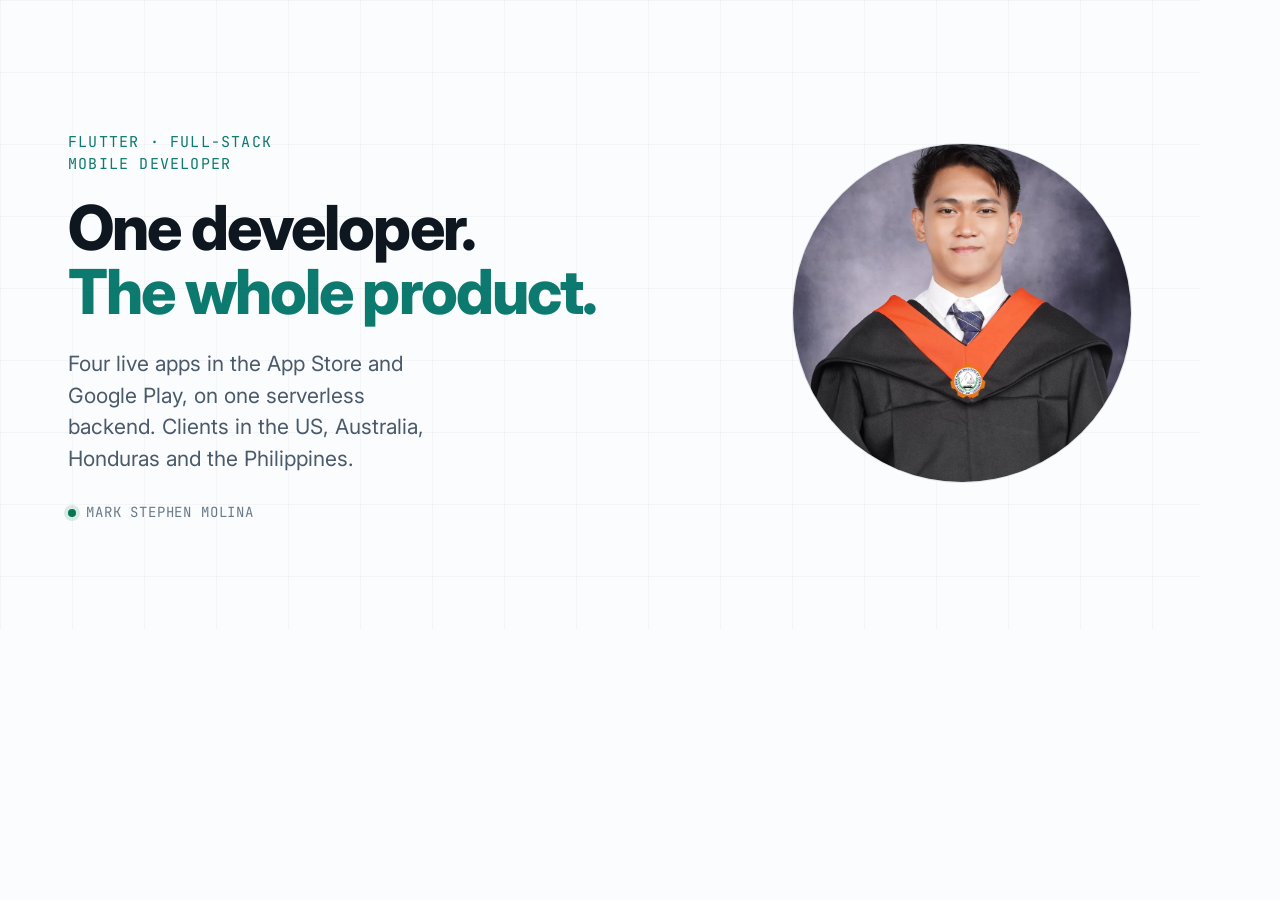
==== tool/og-card.html @ 70613ec5 "Fix what a review caught, and two things it missed Verified every checkable claim rather than taking" ====
<!doctype html>
<html lang="en">
<head>
<meta charset="utf-8">
<title>og card source</title>
<!-- Source for assets/img/og-image.png. The old one had its text baked in and
     went stale: it said "three-app marketplace", listed only three client
     regions, carried a headline the site no longer uses, and was dark while
     the site now opens light. Nobody notices, because it is an image.

     Regenerate after any change to the hero:
       chrome --headless=new --window-size=1200,630 \
              --force-device-scale-factor=1 --hide-scrollbars \
              --screenshot=assets/img/og-image.png \
              http://localhost:8347/tool/og-card.html

     Serve it rather than opening the file directly, so the relative paths to
     ../css and ../assets resolve. -->
<link rel="stylesheet" href="https://fonts.googleapis.com/css2?family=Inter:wght@400..800&family=JetBrains+Mono:wght@400;500&display=swap">
<link rel="stylesheet" href="../css/tokens.css">
<style>
  /* The card is always light, whatever the site's stored theme says. */
  html { color-scheme: light; }
  :root {
    --bg:          #fbfcfd;
    --surface:     #ffffff;
    --border:      #dde4ec;
    --text:        #0e1720;
    --text-muted:  #4a5a6b;
    --text-subtle: #6b7a8b;
    --accent:      #0d7a6f;
    --green:       #047857;
  }
  * { box-sizing: border-box; margin: 0; }
  body {
    width: 1200px;
    height: 630px;
    overflow: hidden;
    background: var(--bg);
    color: var(--text);
    font-family: "Inter", system-ui, sans-serif;
    display: grid;
    grid-template-columns: 1fr 380px;
    align-items: center;
    gap: 56px;
    padding: 64px 68px;
    position: relative;
  }
  /* the same faint grid the hero uses, so the card reads as the same site */
  body::before {
    content: "";
    position: absolute;
    inset: 0;
    background-image:
      linear-gradient(to right, #0e172008 1px, transparent 1px),
      linear-gradient(to bottom, #0e172008 1px, transparent 1px);
    background-size: 72px 72px;
    pointer-events: none;
  }
  .eyebrow {
    font-family: "JetBrains Mono", monospace;
    font-size: 15px;
    letter-spacing: 0.08em;
    text-transform: uppercase;
    color: var(--accent);
    margin-bottom: 20px;
  }
  h1 {
    font-size: 62px;
    line-height: 1.04;
    letter-spacing: -0.03em;
    font-weight: 800;
  }
  h1 em { display: block; font-style: normal; color: var(--accent); }
  p {
    margin-top: 24px;
    font-size: 21px;
    line-height: 1.5;
    color: var(--text-muted);
    max-width: 30ch;
  }
  .live {
    margin-top: 28px;
    display: flex;
    align-items: center;
    gap: 10px;
    font-family: "JetBrains Mono", monospace;
    font-size: 14px;
    letter-spacing: 0.06em;
    text-transform: uppercase;
    color: var(--text-subtle);
  }
  .dot {
    width: 8px; height: 8px; border-radius: 50%;
    background: var(--green);
    box-shadow: 0 0 0 4px #04785722;
  }
  figure { position: relative; justify-self: end; }
  img {
    width: 340px; height: 340px;
    border-radius: 50%;
    object-fit: cover;
    border: 1px solid var(--border);
  }
</style>
</head>
<body>

  <div>
    <p class="eyebrow">Flutter · Full-stack mobile developer</p>
    <h1>One developer. <em>The whole product.</em></h1>
    <p>
      Four live apps in the App&nbsp;Store and Google&nbsp;Play, on one serverless backend.
      Clients in the US, Australia, Honduras and the Philippines.
    </p>
    <p class="live"><span class="dot"></span> Mark Stephen Molina</p>
  </div>

  <figure>
    <img src="../assets/img/profile.webp" alt="">
  </figure>

</body>
</html>
---- css/tokens.css ----
/* ==========================================================================
   Design tokens. Every colour, size, space and duration in the site resolves
   to something declared here. Dark is the default; light overrides only the
   colour block.
   ========================================================================== */

:root {
  color-scheme: dark;

  /* --- colour: dark (default) --------------------------------------- */
  --bg:            #0b0f14;
  --bg-elevated:   #0f141b;
  --surface:       #121821;
  --surface-2:     #1a2230;
  --surface-3:     #212b3b;
  --border:        #243040;
  --border-strong: #32405480;

  --text:          #e8edf4;
  --text-muted:    #a3b1c2;  /* 8.1:1 on --bg */
  --text-subtle:   #7d8c9f;

  --accent:        #2dd4bf;  /* 9.6:1 on --bg */
  --accent-strong: #5eead4;
  --accent-dim:    #0f766e;
  --accent-wash:   #2dd4bf14;

  --gold:          #f5b544;
  --violet:        #8b8cf0;
  --green:         #34d399;

  --on-accent:     #06201d;
  --overlay:       #060a0ef2;
  --shadow-color:  0 0% 0%;

  /* --- typography ---------------------------------------------------- */
  --font-sans: "Inter", ui-sans-serif, system-ui, -apple-system, "Segoe UI", sans-serif;
  --font-mono: "JetBrains Mono", ui-monospace, "SF Mono", Menlo, monospace;

  --fs-display: clamp(2.125rem, 1.35rem + 3.1vw, 3.75rem);
  --fs-h2:      clamp(2.25rem, 1.4rem + 4.2vw, 4.5rem);
  --fs-h3:      clamp(1.5rem, 1.15rem + 1.6vw, 2.25rem);
  --fs-h4:      clamp(1.0625rem, 1rem + 0.35vw, 1.25rem);
  --fs-lead:    clamp(1.0625rem, 1rem + 0.35vw, 1.1875rem);
  --fs-body:    1rem;
  --fs-sm:      0.9375rem;
  --fs-xs:      0.8125rem;
  --fs-mono:    0.8125rem;
  --fs-eyebrow: 0.75rem;

  --lh-tight: 1.1;
  --lh-snug:  1.3;
  --lh-body:  1.65;
  --lh-loose: 1.75;

  --tracking-tight: -0.03em;
  --tracking-wide:   0.08em;

  /* --- space (8pt) ---------------------------------------------------- */
  --sp-1: 0.25rem;  --sp-2: 0.5rem;   --sp-3: 0.75rem;  --sp-4: 1rem;
  --sp-5: 1.5rem;   --sp-6: 2rem;     --sp-7: 2.5rem;   --sp-8: 3rem;
  --sp-9: 4rem;     --sp-10: 5rem;    --sp-11: 6rem;    --sp-12: 8rem;

  --section-y: clamp(5rem, 3rem + 9vw, 9rem);
  --gutter:    clamp(1.25rem, 0.5rem + 3vw, 4rem);
  --container: 1200px;
  --prose:     68ch;
  --header-h:  64px;

  /* --- radius --------------------------------------------------------- */
  --r-sm: 6px;
  --r-md: 12px;
  --r-lg: 18px;
  --r-full: 999px;

  /* --- elevation ------------------------------------------------------ */
  --shadow-sm: 0 1px 2px hsl(var(--shadow-color) / 0.3);
  --shadow-md: 0 4px 16px -4px hsl(var(--shadow-color) / 0.45);
  --shadow-lg: 0 24px 60px -20px hsl(var(--shadow-color) / 0.7);

  /* --- motion --------------------------------------------------------- */
  --dur-fast: 140ms;
  --dur:      240ms;
  --dur-slow: 520ms;
  --ease:     cubic-bezier(0.32, 0.72, 0, 1);
}

/* --- colour: light ---------------------------------------------------- */
:root[data-theme="light"] {
  color-scheme: light;

  --bg:            #fbfcfd;
  --bg-elevated:   #ffffff;
  --surface:       #ffffff;
  --surface-2:     #f2f5f8;
  --surface-3:     #e7ecf2;
  --border:        #dde4ec;
  --border-strong: #c3cedb;

  --text:          #0e1720;
  --text-muted:    #4a5a6b;  /* 7.4:1 on --bg */
  --text-subtle:   #6b7a8b;

  --accent:        #0d7a6f;  /* 4.9:1 on --bg — darkened for light mode */
  --accent-strong: #0a5f56;
  --accent-dim:    #99f6e4;
  --accent-wash:   #0d7a6f0f;

  --gold:          #a16207;
  --violet:        #4f46e5;
  --green:         #047857;

  --on-accent:     #ffffff;
  --overlay:       #0b0f14f2;
  --shadow-color:  215 40% 30%;

  --shadow-sm: 0 1px 2px hsl(var(--shadow-color) / 0.08);
  --shadow-md: 0 4px 16px -4px hsl(var(--shadow-color) / 0.14);
  --shadow-lg: 0 24px 60px -20px hsl(var(--shadow-color) / 0.22);
}
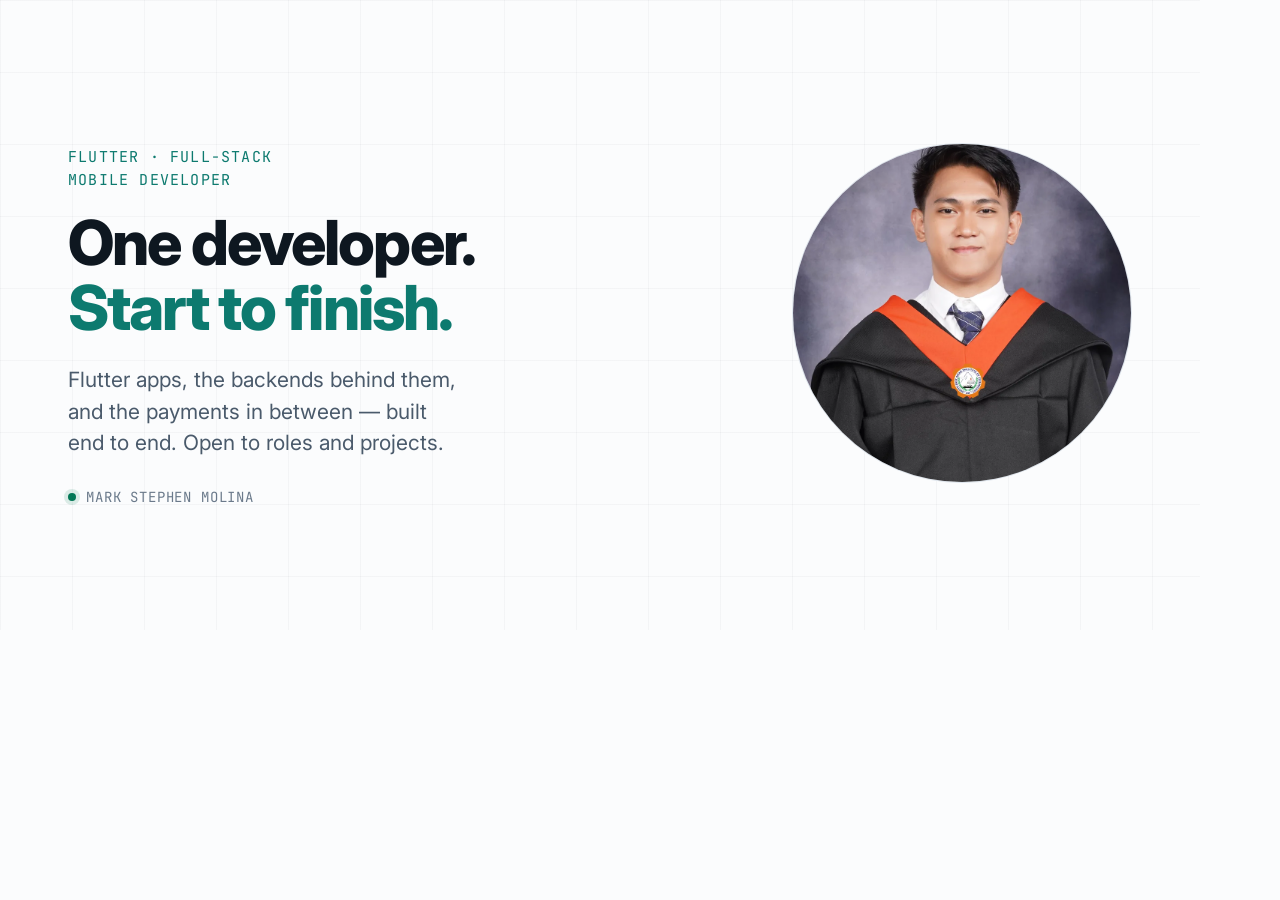
==== commit 11b4f6a2: "Headline: "Start to finish" instead of "The whole product" "One developer. The whole product." asked" ====
--- a/tool/og-card.html
+++ b/tool/og-card.html
@@ -108,10 +108,10 @@
 
   <div>
     <p class="eyebrow">Flutter · Full-stack mobile developer</p>
-    <h1>One developer. <em>The whole product.</em></h1>
+    <h1>One developer. <em>Start to finish.</em></h1>
     <p>
-      Four live apps in the App&nbsp;Store and Google&nbsp;Play, on one serverless backend.
-      Clients in the US, Australia, Honduras and the Philippines.
+      Flutter apps, the backends behind them, and the payments in between —
+      built end to end. Open to roles and projects.
     </p>
     <p class="live"><span class="dot"></span> Mark Stephen Molina</p>
   </div>
